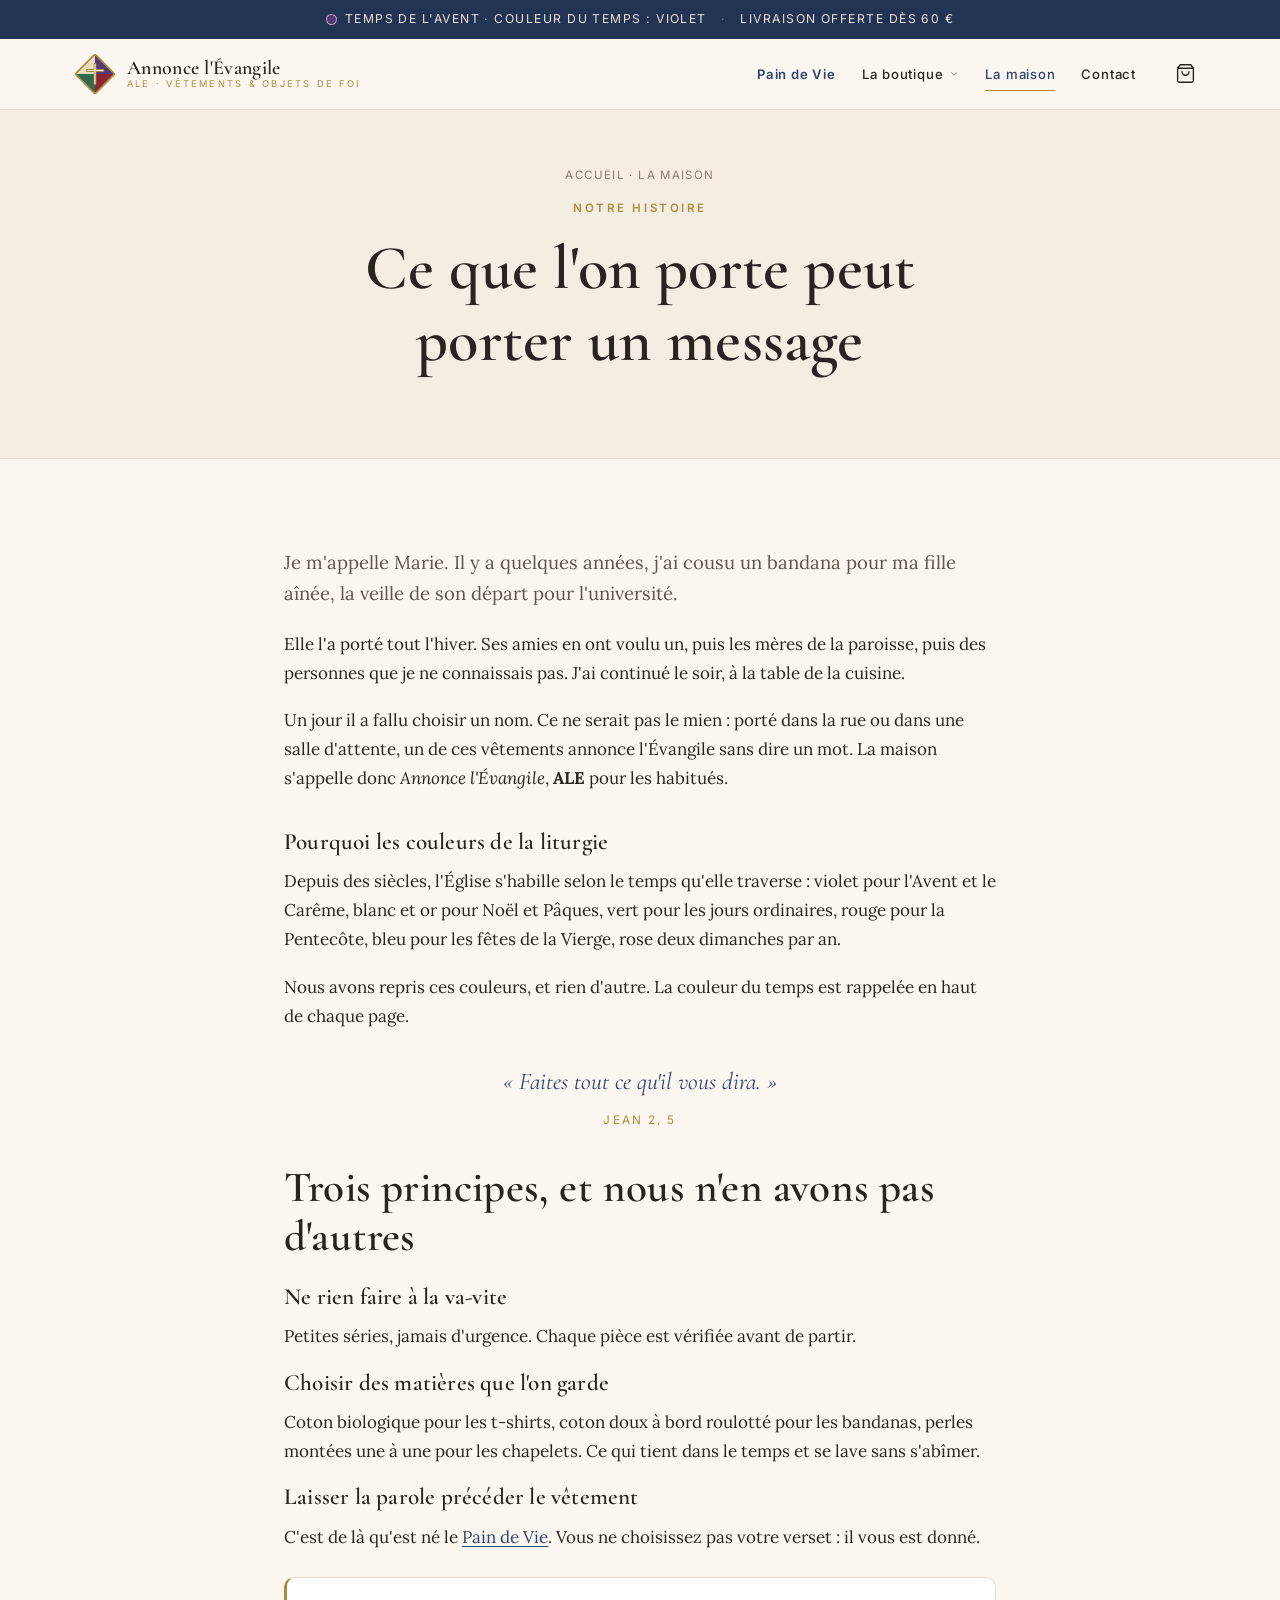
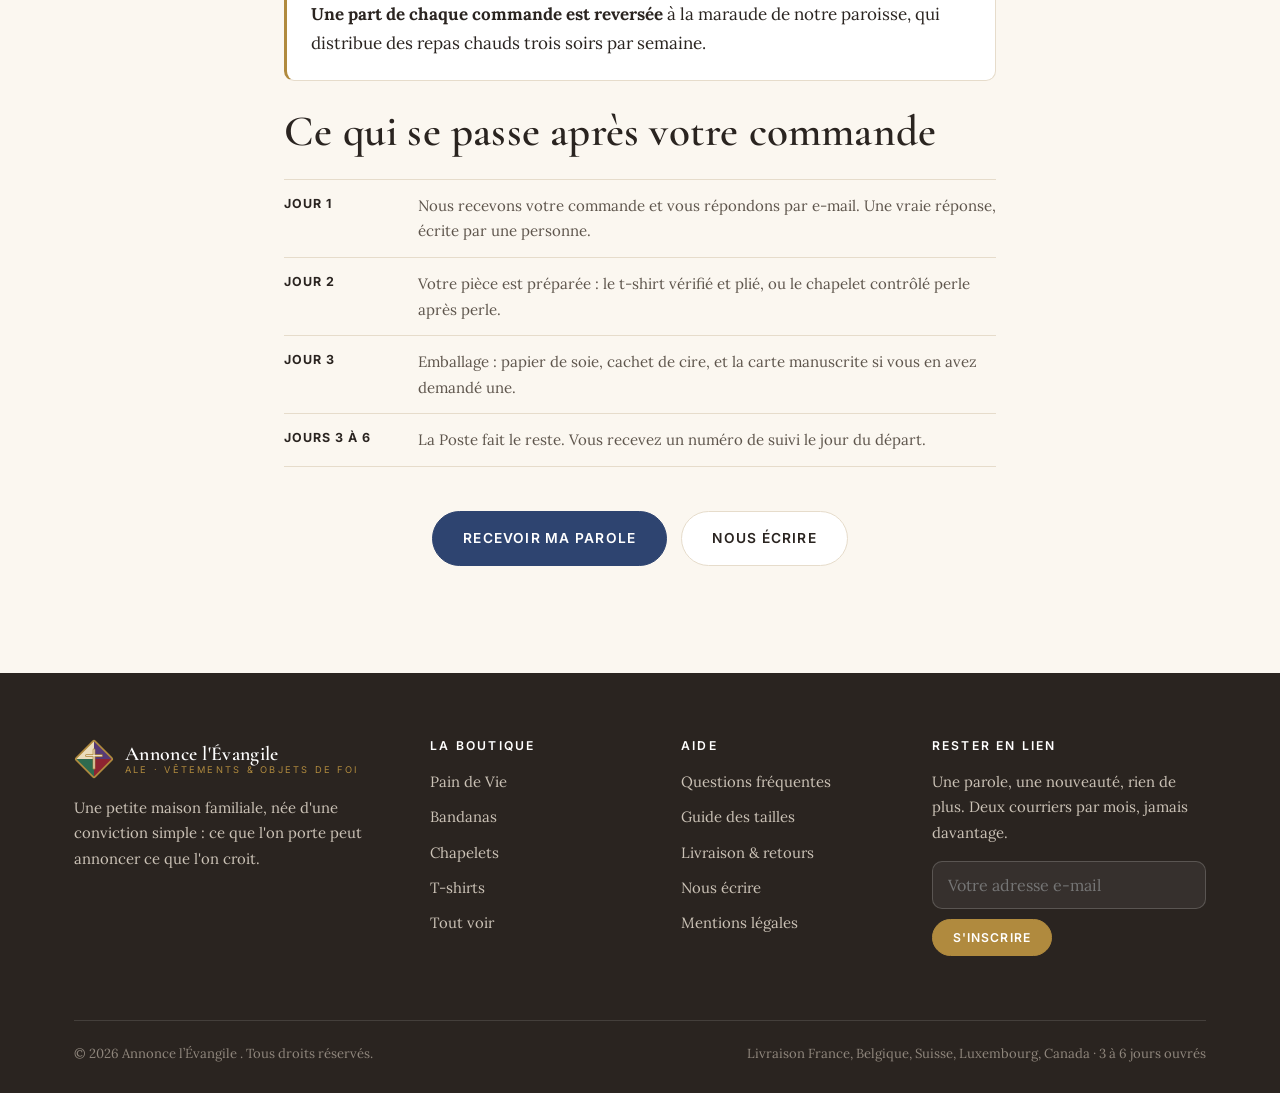
==== a-propos.html @ 9aca1afd "Le site Annonce l'Évangile" ====
<!DOCTYPE html>
<html lang="fr">
<head>
<meta charset="utf-8">
<meta name="viewport" content="width=device-width, initial-scale=1">
<title>La maison, notre histoire | Annonce l’Évangile</title>
<meta name="description" content="Une petite maison familiale : bandanas, chapelets et t-shirts chrétiens, choisis et emballés à la main.">
<link rel="icon" href="data:image/svg+xml,%3Csvg xmlns='http://www.w3.org/2000/svg' viewBox='0 0 48 48'%3E%3Cg transform='rotate(45 24 24)'%3E%3Cpath d='M8,8 L40,8 L24,24 Z' fill='%23563A76'/%3E%3Cpath d='M40,8 L40,40 L24,24 Z' fill='%238E2431'/%3E%3Cpath d='M8,40 L40,40 L24,24 Z' fill='%232E6B4F'/%3E%3Cpath d='M8,8 L8,40 L24,24 Z' fill='%23EBDDBC'/%3E%3C/g%3E%3Cg stroke='%23B08A3E' stroke-width='4.5' stroke-linecap='round'%3E%3Cline x1='24' y1='12' x2='24' y2='36'/%3E%3Cline x1='14' y1='20' x2='34' y2='20'/%3E%3C/g%3E%3C/svg%3E">
<link rel="preconnect" href="https://fonts.googleapis.com">
<link rel="preconnect" href="https://fonts.gstatic.com" crossorigin>
<link href="https://fonts.googleapis.com/css2?family=Cormorant+Garamond:ital,wght@0,400;0,600;1,400;1,600&family=Inter:wght@400;500;600&family=Lora:ital,wght@0,400;0,600;1,400&display=swap" rel="stylesheet">
<link rel="stylesheet" href="assets/style.css">
</head>
<body>

<div id="entete-site"></div>

<section class="entete-page">
  <div class="wrap-etroit">
    <p class="fil"><a href="index.html">Accueil</a> · La maison</p>
    <p class="surtitre">Notre histoire</p>
    <h1>Ce que l'on porte peut porter un message</h1>
  </div>
</section>

<section class="section">
  <div class="wrap-etroit">
    <p class="chapeau">Je m'appelle Marie. Il y a quelques années, j'ai cousu un bandana pour ma fille aînée,
      la veille de son départ pour l'université.</p>

    <p>Elle l'a porté tout l'hiver. Ses amies en ont voulu un, puis les mères de la paroisse, puis des personnes
      que je ne connaissais pas. J'ai continué le soir, à la table de la cuisine.</p>

    <p>Un jour il a fallu choisir un nom. Ce ne serait pas le mien : porté dans la rue ou dans une salle d'attente,
      un de ces vêtements annonce l'Évangile sans dire un mot. La maison s'appelle donc
      <em>Annonce l'Évangile</em>, <b>ALE</b> pour les habitués.</p>

    <h3 style="margin-top:36px">Pourquoi les couleurs de la liturgie</h3>
    <p>Depuis des siècles, l'Église s'habille selon le temps qu'elle traverse : violet pour l'Avent et le Carême,
      blanc et or pour Noël et Pâques, vert pour les jours ordinaires, rouge pour la Pentecôte, bleu pour les fêtes
      de la Vierge, rose deux dimanches par an.</p>
    <p>Nous avons repris ces couleurs, et rien d'autre. La couleur du temps est rappelée en haut de chaque page.</p>

    <div class="verset-bloc">« Faites tout ce qu'il vous dira. »<span>Jean 2, 5</span></div>

    <h2>Trois principes, et nous n'en avons pas d'autres</h2>

    <h3>Ne rien faire à la va-vite</h3>
    <p>Petites séries, jamais d'urgence. Chaque pièce est vérifiée avant de partir.</p>

    <h3>Choisir des matières que l'on garde</h3>
    <p>Coton biologique pour les t-shirts, coton doux à bord roulotté pour les bandanas, perles montées une à une
      pour les chapelets. Ce qui tient dans le temps et se lave sans s'abîmer.</p>

    <h3>Laisser la parole précéder le vêtement</h3>
    <p>C'est de là qu'est né le <a href="pain-de-vie.html">Pain de Vie</a>. Vous ne choisissez pas votre verset :
      il vous est donné.</p>

    <div class="encadre">
      <p><b>Une part de chaque commande est reversée</b> à la maraude de notre paroisse, qui distribue des repas
        chauds trois soirs par semaine.</p>
    </div>

    <h2>Ce qui se passe après votre commande</h2>
    <ol class="detail-liste" style="list-style:none">
      <li><b>Jour 1</b><span>Nous recevons votre commande et vous répondons par e-mail. Une vraie réponse, écrite par une personne.</span></li>
      <li><b>Jour 2</b><span>Votre pièce est préparée : le t-shirt vérifié et plié, ou le chapelet contrôlé perle après perle.</span></li>
      <li><b>Jour 3</b><span>Emballage : papier de soie, cachet de cire, et la carte manuscrite si vous en avez demandé une.</span></li>
      <li><b>Jours 3 à 6</b><span>La Poste fait le reste. Vous recevez un numéro de suivi le jour du départ.</span></li>
    </ol>

    <p class="centre" style="margin-top:44px">
      <a class="btn" href="pain-de-vie.html">Recevoir ma parole</a>
      <a class="btn btn-clair" href="contact.html" style="margin-left:10px">Nous écrire</a>
    </p>
  </div>
</section>

<div id="pied-site"></div>

<script src="assets/config.js"></script>
<script src="assets/liturgie.js"></script>
<script src="assets/data.js"></script>
<script src="assets/mockup.js"></script>
<script src="assets/site.js"></script>
</body>
</html>
---- assets/style.css ----
/* =========================================================
   Annonce l'Évangile (ALE) — feuille de style principale
   Palette du site : crème, encre chaude, bleu marial, or ancien.
   Les couleurs liturgiques (violet, rouge, vert, rose) restent
   définies : elles servent aux articles et à la section
   « Les couleurs du temps ».
   ========================================================= */

:root{
  --creme:#FBF7F0;
  --creme-2:#F4EDE1;
  --papier:#FFFFFF;
  --encre:#2A2420;
  --encre-doux:#5E554C;
  --encre-clair:#8A8076;

  /* --- couleurs liturgiques --- */
  --violet:#563A76;        --violet-fonce:#3F2A58;   --violet-clair:#8E75AB;
  --rouge:#8E2431;         --rouge-fonce:#6B1922;
  --vert:#2E6B4F;          --vert-fonce:#22523C;
  --rose:#C1798D;
  --bleu:#2E4470;          --bleu-fonce:#223354;     --bleu-clair:#7086B4;
  --or:#B08A3E;            --or-clair:#DCC28A;

  /* couleur d'accent du site : le bleu marial */
  --primaire:var(--bleu);
  --primaire-fonce:var(--bleu-fonce);

  --bordure:#E6DCCB;
  --ombre:0 1px 2px rgba(42,36,32,.05), 0 8px 28px rgba(42,36,32,.07);
  --ombre-forte:0 2px 6px rgba(42,36,32,.08), 0 18px 50px rgba(42,36,32,.14);
  --rayon:14px;
  --max:1180px;
  --serif:"Cormorant Garamond", "Iowan Old Style", Garamond, Georgia, "Times New Roman", serif;
  --texte:"Lora", Georgia, "Times New Roman", serif;
  --ui:"Inter", -apple-system, BlinkMacSystemFont, "Segoe UI", Helvetica, Arial, sans-serif;
}

*{box-sizing:border-box}
html{-webkit-text-size-adjust:100%}
body{
  margin:0;
  background:var(--creme);
  color:var(--encre);
  font-family:var(--texte);
  font-size:17px;
  line-height:1.7;
  -webkit-font-smoothing:antialiased;
}
img{max-width:100%;display:block}
a{color:var(--primaire);text-underline-offset:3px}
a:hover{color:var(--primaire-fonce)}

h1,h2,h3,h4{font-family:var(--serif);font-weight:600;line-height:1.15;margin:0 0 .5em;letter-spacing:.2px}
h1{font-size:clamp(2.4rem,5.4vw,3.9rem)}
h2{font-size:clamp(1.9rem,3.6vw,2.7rem)}
h3{font-size:1.45rem}
p{margin:0 0 1.1em}

.wrap{max-width:var(--max);margin:0 auto;padding:0 24px}
.wrap-etroit{max-width:760px;margin:0 auto;padding:0 24px}
.section{padding:88px 0}
.section-creme{background:var(--creme-2)}
.section-blanc{background:var(--papier)}
.centre{text-align:center}
.mt0{margin-top:0}

/* ---- petits éléments typographiques ---- */
.surtitre{
  font-family:var(--ui);
  font-size:.72rem;
  letter-spacing:.22em;
  text-transform:uppercase;
  color:var(--or);
  font-weight:600;
  margin:0 0 14px;
}
.chapeau{font-size:1.16rem;color:var(--encre-doux);max-width:62ch}
.centre .chapeau{margin-left:auto;margin-right:auto}
.filet{
  width:64px;height:1px;background:var(--or);
  margin:26px 0;border:0;
}
.centre .filet{margin-left:auto;margin-right:auto}
.ornement{display:block;margin:0 auto 18px;color:var(--or)}

/* ---- boutons ---- */
.btn{
  display:inline-flex;align-items:center;justify-content:center;gap:10px;
  font-family:var(--ui);font-size:.86rem;font-weight:600;letter-spacing:.09em;
  text-transform:uppercase;text-decoration:none;cursor:pointer;
  padding:15px 30px;border-radius:999px;border:1px solid var(--primaire);
  background:var(--primaire);color:#fff;transition:.22s ease;
}
.btn:hover{background:var(--primaire-fonce);border-color:var(--primaire-fonce);color:#fff;transform:translateY(-1px)}
.btn:active{transform:translateY(0)}
.btn-ligne{background:transparent;color:var(--primaire)}
.btn-ligne:hover{background:var(--primaire);color:#fff}
.btn-or{background:var(--or);border-color:var(--or);color:#fff}
.btn-or:hover{background:#987528;border-color:#987528}
.btn-clair{background:#fff;border-color:var(--bordure);color:var(--encre)}
.btn-clair:hover{background:var(--creme-2);border-color:var(--or);color:var(--encre)}
.btn-large{width:100%}
.btn-petit{padding:10px 20px;font-size:.76rem}
.btn[disabled]{opacity:.45;pointer-events:none}

/* =========================================================
   En-tête
   ========================================================= */
.bandeau{
  background:var(--primaire-fonce);color:#E9E3D8;
  font-family:var(--ui);font-size:.76rem;letter-spacing:.12em;text-transform:uppercase;
  text-align:center;padding:9px 16px;
}
.entete{
  position:sticky;top:0;z-index:60;
  background:rgba(251,247,240,.94);
  backdrop-filter:blur(8px);
  border-bottom:1px solid var(--bordure);
}
.entete-in{
  max-width:var(--max);margin:0 auto;padding:14px 24px;
  display:flex;align-items:center;gap:22px;
}
.logo{display:flex;align-items:center;gap:11px;text-decoration:none;color:var(--encre);flex:none}
.logo svg{flex:none}
.logo-txt{display:flex;flex-direction:column;line-height:1.05}
.logo-txt b{font-family:var(--serif);font-size:1.24rem;font-weight:600;letter-spacing:.3px}
.logo-txt span{font-family:var(--ui);font-size:.58rem;letter-spacing:.24em;text-transform:uppercase;color:var(--or)}

.nav{display:flex;gap:26px;margin-left:auto;align-items:center}
.nav a{
  font-family:var(--ui);font-size:.82rem;font-weight:500;letter-spacing:.06em;
  color:var(--encre);text-decoration:none;padding:6px 0;position:relative;
}
.nav a::after{
  content:"";position:absolute;left:0;right:0;bottom:0;height:1px;
  background:var(--or);transform:scaleX(0);transition:transform .22s ease;
}
.nav a:hover::after,.nav a.actif::after{transform:scaleX(1)}
.nav a.actif{color:var(--primaire)}
.nav .nav-pdv{color:var(--primaire);font-weight:600}

.entete-actions{display:flex;align-items:center;gap:8px;margin-left:6px}
.panier-lien{
  position:relative;display:flex;align-items:center;justify-content:center;
  width:42px;height:42px;border-radius:999px;color:var(--encre);text-decoration:none;
  border:1px solid transparent;
}
.panier-lien:hover{background:var(--creme-2);border-color:var(--bordure);color:var(--encre)}
.pastille{
  position:absolute;top:2px;right:0;min-width:19px;height:19px;padding:0 5px;
  background:var(--or);color:#fff;border-radius:999px;
  font-family:var(--ui);font-size:.66rem;font-weight:700;
  display:none;align-items:center;justify-content:center;
}
.pastille.on{display:flex}
.burger{
  display:none;width:42px;height:42px;border:1px solid var(--bordure);border-radius:999px;
  background:#fff;cursor:pointer;align-items:center;justify-content:center;color:var(--encre);
}

@media (max-width:620px){
  .bandeau{font-size:.66rem;letter-spacing:.08em;padding:8px 12px}
  .entete-in{padding:11px 16px;gap:8px}
  .logo svg{width:34px;height:34px}
  .logo-txt b{font-size:1.02rem}
  .logo-txt span{font-size:.5rem;letter-spacing:.16em}
  .entete-actions{gap:2px;margin-left:0}
  .panier-lien,.burger{width:38px;height:38px}
  .wrap,.wrap-etroit{padding:0 18px}
  .section{padding:60px 0}
  .entete-page{padding:40px 0 36px}
}
@media (max-width:380px){
  .logo-txt b{font-size:.92rem}
}

@media (max-width:920px){
  .burger{display:flex}
  .nav{
    position:fixed;inset:0 0 auto 0;top:var(--h-entete,68px);
    flex-direction:column;align-items:stretch;gap:0;margin:0;
    background:var(--creme);border-bottom:1px solid var(--bordure);
    padding:8px 24px 22px;box-shadow:var(--ombre);display:none;
  }
  .nav.ouvert{display:flex}
  .nav a{padding:14px 2px;border-bottom:1px solid var(--bordure);font-size:1rem}
  .nav a::after{display:none}
}

/* =========================================================
   Accueil — héros
   ========================================================= */
.heros{
  position:relative;overflow:hidden;
  background:
    radial-gradient(120% 90% at 78% 12%, rgba(220,194,138,.30), transparent 55%),
    radial-gradient(90% 80% at 10% 90%, rgba(46,68,112,.10), transparent 60%),
    var(--creme);
  border-bottom:1px solid var(--bordure);
}
.heros-in{
  max-width:var(--max);margin:0 auto;padding:76px 24px 84px;
  display:grid;grid-template-columns:1.05fr .95fr;gap:56px;align-items:center;
}
.heros h1{margin-bottom:.35em}
.heros h1 em{font-style:italic;color:var(--primaire)}
.heros-actions{display:flex;gap:14px;flex-wrap:wrap;margin-top:30px}
.heros-visuel{position:relative}
.heros-visuel .cadre{
  background:var(--papier);border:1px solid var(--bordure);border-radius:var(--rayon);
  padding:22px;box-shadow:var(--ombre-forte);
}
.heros-note{
  font-family:var(--ui);font-size:.74rem;letter-spacing:.14em;text-transform:uppercase;
  color:var(--encre-clair);margin-top:14px;text-align:center;
}
@media (max-width:900px){
  .heros-in{grid-template-columns:1fr;padding:44px 24px 56px;gap:34px}
  .heros-visuel{max-width:400px;margin:0 auto;width:100%}
  .heros-actions .btn{flex:1 1 auto;justify-content:center}
}

/* ---- bande de réassurance ---- */
.reassurance{
  display:grid;grid-template-columns:repeat(4,1fr);gap:26px;
  padding:30px 0;border-bottom:1px solid var(--bordure);
}
.reassurance div{display:flex;gap:12px;align-items:flex-start;font-size:.92rem;color:var(--encre-doux)}
.reassurance b{display:block;font-family:var(--ui);font-size:.8rem;letter-spacing:.06em;color:var(--encre)}
.reassurance svg{flex:none;color:var(--or);margin-top:2px}
@media (max-width:860px){.reassurance{grid-template-columns:1fr 1fr;gap:18px}}
@media (max-width:520px){.reassurance{grid-template-columns:1fr}}

/* =========================================================
   Cartes catégories & produits
   ========================================================= */
.grille{display:grid;gap:28px}
.g2{grid-template-columns:repeat(2,1fr)}
.g3{grid-template-columns:repeat(3,1fr)}
.g4{grid-template-columns:repeat(4,1fr)}
@media (max-width:1000px){.g4{grid-template-columns:repeat(2,1fr)}.g3{grid-template-columns:repeat(2,1fr)}}
@media (max-width:640px){.g4,.g3,.g2{grid-template-columns:1fr}}

.carte{
  background:var(--papier);border:1px solid var(--bordure);border-radius:var(--rayon);
  overflow:hidden;text-decoration:none;color:inherit;display:flex;flex-direction:column;
  transition:.25s ease;
}
.carte:hover{transform:translateY(-3px);box-shadow:var(--ombre-forte);border-color:var(--or-clair);color:inherit}
.carte-visuel{background:var(--creme-2);padding:18px;display:flex;align-items:center;justify-content:center;min-height:250px}
.carte-visuel svg{width:100%;height:auto;max-height:270px}
.carte-corps{padding:20px 22px 24px;flex:1;display:flex;flex-direction:column}
.carte-corps h3{margin-bottom:6px;font-size:1.3rem}
.carte-cat{
  font-family:var(--ui);font-size:.66rem;letter-spacing:.18em;text-transform:uppercase;
  color:var(--or);margin-bottom:10px;font-weight:600;
}
.carte-desc{font-size:.94rem;color:var(--encre-doux);margin:0 0 16px;flex:1}
.carte-bas{display:flex;align-items:center;justify-content:space-between;gap:10px}
.prix{font-family:var(--serif);font-size:1.35rem;font-weight:600}
.prix small{font-family:var(--ui);font-size:.68rem;color:var(--encre-clair);letter-spacing:.1em;text-transform:uppercase}
.lien-fleche{font-family:var(--ui);font-size:.78rem;font-weight:600;letter-spacing:.08em;text-transform:uppercase;color:var(--primaire)}

/* ---- cartes catégories (grandes) ---- */
.cat-carte{position:relative;min-height:330px;justify-content:flex-end}
.cat-carte .carte-visuel{min-height:230px;background:linear-gradient(180deg,var(--creme-2),#EDE4D5)}

/* =========================================================
   Bloc Pain de Vie (mise en avant sur l'accueil)
   ========================================================= */
.pdv-bloc{
  background:
    radial-gradient(90% 120% at 15% 20%, rgba(176,138,62,.20), transparent 60%),
    linear-gradient(160deg,#223354,#141F35);
  color:#F2ECE1;position:relative;overflow:hidden;
}
.pdv-bloc::after{
  content:"";position:absolute;inset:0;pointer-events:none;
  background:radial-gradient(60% 60% at 80% 80%, rgba(220,194,138,.14), transparent 70%);
}
.pdv-bloc-in{
  max-width:var(--max);margin:0 auto;padding:84px 24px;
  display:grid;grid-template-columns:1fr 1fr;gap:56px;align-items:center;position:relative;z-index:1;
}
.pdv-bloc h2{color:#fff;font-size:clamp(2.2rem,4.4vw,3.2rem)}
.pdv-bloc .surtitre{color:var(--or-clair)}
.pdv-bloc p{color:#D9D2C6}
.pdv-bloc .filet{background:var(--or-clair)}
.pdv-etapes{list-style:none;padding:0;margin:26px 0 30px;display:grid;gap:14px}
.pdv-etapes li{display:flex;gap:14px;align-items:flex-start;font-size:.98rem;color:#D9D2C6}
.pdv-etapes b{
  flex:none;width:28px;height:28px;border-radius:999px;border:1px solid var(--or-clair);
  color:var(--or-clair);font-family:var(--ui);font-size:.78rem;font-weight:600;
  display:flex;align-items:center;justify-content:center;
}
.pdv-bloc .btn{background:var(--or);border-color:var(--or)}
.pdv-bloc .btn:hover{background:#C89C48;border-color:#C89C48}
.pdv-visuel{
  background:rgba(255,255,255,.05);border:1px solid rgba(220,194,138,.30);
  border-radius:var(--rayon);padding:24px;
}
@media (max-width:900px){.pdv-bloc-in{grid-template-columns:1fr;padding:56px 24px;gap:34px}}

/* =========================================================
   Page Pain de Vie
   ========================================================= */
.pdv-page{
  min-height:calc(100vh - 68px);
  background:
    radial-gradient(80% 70% at 50% 0%, rgba(176,138,62,.26), transparent 62%),
    linear-gradient(170deg,#1D2B49,#101A2C 60%,#0C1424);
  color:#EFE9DE;padding:44px 0 84px;position:relative;overflow:hidden;
}
.pdv-page h1{margin-bottom:.25em}
.pdv-page .filet{margin:18px auto}
.pdv-page::before{
  content:"";position:absolute;top:-160px;left:50%;transform:translateX(-50%);
  width:620px;height:620px;border-radius:50%;
  background:radial-gradient(circle, rgba(220,194,138,.18), transparent 65%);
  pointer-events:none;
}
.pdv-page .wrap-etroit{position:relative;z-index:2}
.pdv-page h1{color:#fff}
.pdv-page .surtitre{color:var(--or-clair)}
.pdv-page .chapeau{color:#CFC7BA}
.pdv-page .filet{background:var(--or-clair)}

.autel{
  margin:22px auto 0;max-width:560px;text-align:center;
  min-height:230px;display:flex;flex-direction:column;align-items:center;justify-content:center;
}
.autel-aide{margin-top:18px}
.pain-svg{cursor:pointer;filter:drop-shadow(0 18px 40px rgba(0,0,0,.45))}
.pain-svg .moitie{transition:transform 1.05s cubic-bezier(.2,.7,.2,1)}
.autel.rompu .pain-svg .moitie-g{transform:translateX(-88px) rotate(-13deg)}
.autel.rompu .pain-svg .moitie-d{transform:translateX(88px) rotate(13deg)}
.autel.rompu .pain-svg .lueur{opacity:1}
.pain-svg .lueur{opacity:0;transition:opacity .9s ease .25s}
.autel-aide{
  font-family:var(--ui);font-size:.74rem;letter-spacing:.2em;text-transform:uppercase;
  color:#9FB0CE;margin-top:26px;
}

.revelation{display:none;margin-top:10px;animation:monte .9s cubic-bezier(.2,.7,.2,1) both}
.revelation.on{display:block}
@keyframes monte{from{opacity:0;transform:translateY(26px)}to{opacity:1;transform:none}}
@keyframes doux{from{opacity:0}to{opacity:1}}

.parole-carte{
  background:linear-gradient(180deg,#FFFDF8,#F7F1E6);
  color:var(--encre);border-radius:20px;border:1px solid var(--or-clair);
  box-shadow:0 30px 80px rgba(0,0,0,.42);
  overflow:hidden;
}
.parole-haut{
  display:grid;grid-template-columns:1fr 1fr;gap:0;
}
.parole-visuel{background:var(--creme-2);padding:26px;display:flex;align-items:center;justify-content:center;border-right:1px solid var(--bordure)}
.parole-visuel svg{width:100%;height:auto}
.parole-texte{padding:34px 32px;display:flex;flex-direction:column;justify-content:center}
.parole-num{
  font-family:var(--ui);font-size:.68rem;letter-spacing:.2em;text-transform:uppercase;
  color:var(--or);font-weight:600;margin-bottom:14px;
}
.parole-citation{
  font-family:var(--serif);font-size:1.7rem;line-height:1.35;font-style:italic;
  margin:0 0 16px;color:var(--encre);
}
.parole-ref{
  font-family:var(--ui);font-size:.78rem;letter-spacing:.16em;text-transform:uppercase;
  color:var(--encre-doux);
}
.parole-mot{font-size:.95rem;color:var(--encre-doux);margin:18px 0 0;border-top:1px solid var(--bordure);padding-top:16px}
.parole-bas{padding:26px 32px 30px;border-top:1px solid var(--bordure);background:rgba(255,255,255,.6)}
@media (max-width:760px){
  .parole-haut{grid-template-columns:1fr}
  .parole-visuel{border-right:0;border-bottom:1px solid var(--bordure)}
  .parole-texte{padding:28px 24px}
  .parole-bas{padding:22px 24px 26px}
}
.parole-actions{display:flex;gap:12px;flex-wrap:wrap;justify-content:center;margin-top:22px}
.parole-actions .btn{background:transparent;border-color:rgba(220,194,138,.5);color:#EFE9DE}
.parole-actions .btn:hover{background:rgba(220,194,138,.14);border-color:var(--or-clair);color:#fff}

/* ---- options (couleur / taille) ---- */
.options{display:grid;gap:18px;margin:0 0 22px}
.option-titre{
  font-family:var(--ui);font-size:.72rem;letter-spacing:.16em;text-transform:uppercase;
  color:var(--encre-doux);font-weight:600;margin-bottom:10px;display:block;
}
.puces{display:flex;gap:10px;flex-wrap:wrap}
.puce{
  font-family:var(--ui);font-size:.82rem;font-weight:500;
  padding:9px 16px;border:1px solid var(--bordure);border-radius:999px;background:#fff;
  cursor:pointer;transition:.18s ease;color:var(--encre);
}
.puce:hover{border-color:var(--or)}
.puce.on{background:var(--primaire);border-color:var(--primaire);color:#fff}
.pastilles{display:flex;gap:12px;flex-wrap:wrap}
.past{
  width:38px;height:38px;border-radius:999px;border:1px solid var(--bordure);cursor:pointer;
  padding:0;position:relative;transition:.18s ease;
}
.past.on{box-shadow:0 0 0 2px var(--papier),0 0 0 4px var(--primaire)}
.past:hover{transform:scale(1.06)}

/* =========================================================
   Boutique
   ========================================================= */
.entete-page{
  background:var(--creme-2);border-bottom:1px solid var(--bordure);
  padding:56px 0 50px;text-align:center;
}
.fil{
  font-family:var(--ui);font-size:.72rem;letter-spacing:.12em;text-transform:uppercase;
  color:var(--encre-clair);margin-bottom:14px;
}
.fil a{color:var(--encre-clair);text-decoration:none}
.fil a:hover{color:var(--or)}

.filtres{display:flex;gap:10px;flex-wrap:wrap;justify-content:center;padding:30px 0 6px}
.filtre{
  font-family:var(--ui);font-size:.8rem;font-weight:500;letter-spacing:.05em;
  padding:10px 20px;border-radius:999px;border:1px solid var(--bordure);
  background:var(--papier);cursor:pointer;transition:.2s ease;color:var(--encre);
}
.filtre:hover{border-color:var(--or)}
.filtre.on{background:var(--encre);border-color:var(--encre);color:#fff}

/* =========================================================
   Fiche produit
   ========================================================= */
.fiche{display:grid;grid-template-columns:1.05fr .95fr;gap:56px;padding:52px 0 80px;align-items:start}
@media (max-width:900px){.fiche{grid-template-columns:1fr;gap:34px;padding:34px 0 60px}}
.fiche-visuel{
  background:var(--creme-2);border:1px solid var(--bordure);border-radius:var(--rayon);
  padding:30px;position:sticky;top:96px;
}
@media (max-width:900px){.fiche-visuel{position:static}}
.fiche-visuel svg{width:100%;height:auto}
.vignettes{display:flex;gap:10px;margin-top:16px;justify-content:center}
.vignette{
  width:58px;height:58px;border-radius:10px;border:1px solid var(--bordure);background:#fff;
  cursor:pointer;padding:4px;transition:.2s;overflow:hidden;
}
.vignette.on{border-color:var(--primaire);box-shadow:0 0 0 1px var(--primaire)}
.vignette svg{width:100%;height:100%}
.fiche h1{font-size:clamp(2rem,4vw,2.9rem);margin-bottom:.2em}
.fiche-prix{font-family:var(--serif);font-size:2rem;font-weight:600;margin:6px 0 18px}
.fiche-desc{color:var(--encre-doux)}
.detail-liste{list-style:none;padding:0;margin:22px 0 0;border-top:1px solid var(--bordure)}
.detail-liste li{
  padding:13px 0;border-bottom:1px solid var(--bordure);
  display:flex;gap:14px;font-size:.94rem;color:var(--encre-doux);
}
.detail-liste b{font-family:var(--ui);font-size:.78rem;letter-spacing:.08em;text-transform:uppercase;color:var(--encre);min-width:120px}

.accordeon{border-top:1px solid var(--bordure);margin-top:28px}
.accordeon details{border-bottom:1px solid var(--bordure)}
.accordeon summary{
  cursor:pointer;padding:16px 0;list-style:none;
  font-family:var(--ui);font-size:.85rem;font-weight:600;letter-spacing:.06em;
  display:flex;justify-content:space-between;align-items:center;
}
.accordeon summary::-webkit-details-marker{display:none}
.accordeon summary::after{content:"+";color:var(--or);font-size:1.2rem}
.accordeon details[open] summary::after{content:"–"}
.accordeon .corps{padding:0 0 18px;font-size:.95rem;color:var(--encre-doux)}

/* =========================================================
   Panier
   ========================================================= */
.panier-grille{display:grid;grid-template-columns:1.6fr .9fr;gap:44px;padding:44px 0 80px;align-items:start}
@media (max-width:900px){.panier-grille{grid-template-columns:1fr;gap:28px}}
.ligne{
  display:grid;grid-template-columns:110px 1fr auto;gap:20px;align-items:center;
  padding:20px 0;border-bottom:1px solid var(--bordure);
}
.ligne-visuel{background:var(--creme-2);border-radius:10px;padding:8px;border:1px solid var(--bordure)}
.ligne-visuel svg{width:100%;height:auto}
.ligne h3{font-size:1.15rem;margin:0 0 4px}
.ligne-meta{font-size:.86rem;color:var(--encre-clair);font-family:var(--ui)}
.ligne-verset{font-style:italic;color:var(--encre-doux);font-size:.92rem;margin:6px 0 0}
.qte{display:inline-flex;align-items:center;border:1px solid var(--bordure);border-radius:999px;overflow:hidden;background:#fff;margin-top:10px}
.qte button{width:32px;height:32px;border:0;background:transparent;cursor:pointer;font-size:1rem;color:var(--encre)}
.qte button:hover{background:var(--creme-2)}
.qte span{min-width:32px;text-align:center;font-family:var(--ui);font-size:.9rem}
.supprimer{
  background:none;border:0;cursor:pointer;color:var(--encre-clair);
  font-family:var(--ui);font-size:.76rem;letter-spacing:.08em;text-transform:uppercase;padding:6px 0;
}
.supprimer:hover{color:#9B3B2E;text-decoration:underline}
.recap{
  background:var(--papier);border:1px solid var(--bordure);border-radius:var(--rayon);
  padding:26px;position:sticky;top:96px;box-shadow:var(--ombre);
}
.recap-ligne{display:flex;justify-content:space-between;padding:9px 0;font-size:.95rem;color:var(--encre-doux)}
.recap-total{
  display:flex;justify-content:space-between;align-items:baseline;
  border-top:1px solid var(--bordure);margin-top:12px;padding-top:16px;
  font-family:var(--serif);font-size:1.5rem;font-weight:600;color:var(--encre);
}
.vide{text-align:center;padding:70px 0}

/* ---- formulaires ---- */
.champ{margin-bottom:18px}
.champ label{
  display:block;font-family:var(--ui);font-size:.76rem;letter-spacing:.1em;text-transform:uppercase;
  color:var(--encre-doux);font-weight:600;margin-bottom:7px;
}
.champ input,.champ textarea,.champ select{
  width:100%;padding:13px 15px;border:1px solid var(--bordure);border-radius:10px;
  background:#fff;font-family:var(--texte);font-size:1rem;color:var(--encre);
}
.champ input:focus,.champ textarea:focus,.champ select:focus{outline:none;border-color:var(--primaire);box-shadow:0 0 0 3px rgba(46,68,112,.10)}
.champ textarea{min-height:140px;resize:vertical}
.duo{display:grid;grid-template-columns:1fr 1fr;gap:16px}
@media (max-width:600px){.duo{grid-template-columns:1fr}}
.aide{font-size:.84rem;color:var(--encre-clair);margin-top:6px}

/* ---- encadrés ---- */
.encadre{
  background:var(--papier);border:1px solid var(--bordure);border-left:3px solid var(--or);
  border-radius:10px;padding:22px 24px;margin:26px 0;
}
.encadre p:last-child{margin-bottom:0}
.verset-bloc{
  font-family:var(--serif);font-style:italic;font-size:1.5rem;line-height:1.4;
  color:var(--primaire);text-align:center;margin:34px auto;max-width:660px;
}
.verset-bloc span{
  display:block;font-family:var(--ui);font-style:normal;font-size:.74rem;
  letter-spacing:.18em;text-transform:uppercase;color:var(--or);margin-top:14px;
}

/* ---- témoignages ---- */
.temoignage{
  background:var(--papier);border:1px solid var(--bordure);border-radius:var(--rayon);
  padding:28px;font-size:.98rem;color:var(--encre-doux);
}
.temoignage .etoiles{color:var(--or);letter-spacing:3px;margin-bottom:12px}
.temoignage b{display:block;margin-top:14px;font-family:var(--ui);font-size:.8rem;letter-spacing:.06em;color:var(--encre)}

/* =========================================================
   Pied de page
   ========================================================= */
.pied{background:var(--encre);color:#CBC2B6;padding:66px 0 28px;font-size:.93rem}
.pied a{color:#CBC2B6;text-decoration:none}
.pied a:hover{color:var(--or-clair)}
.pied-grille{display:grid;grid-template-columns:1.5fr 1fr 1fr 1.3fr;gap:40px}
@media (max-width:860px){.pied-grille{grid-template-columns:1fr 1fr;gap:32px}}
@media (max-width:520px){.pied-grille{grid-template-columns:1fr}}
.pied h4{color:#fff;font-family:var(--ui);font-size:.76rem;letter-spacing:.18em;text-transform:uppercase;margin-bottom:16px}
.pied ul{list-style:none;padding:0;margin:0;display:grid;gap:10px}
.pied .logo-txt b{color:#fff}
.pied-bas{
  border-top:1px solid rgba(255,255,255,.12);margin-top:46px;padding-top:22px;
  display:flex;justify-content:space-between;gap:16px;flex-wrap:wrap;
  font-size:.82rem;color:#8F867C;
}
.reseaux{display:flex;gap:12px;margin-top:16px}
.reseaux a{
  width:38px;height:38px;border:1px solid rgba(255,255,255,.18);border-radius:999px;
  display:flex;align-items:center;justify-content:center;transition:.2s;
}
.reseaux a:hover{border-color:var(--or);background:rgba(176,138,62,.16)}

/* ---- notification ---- */
.toast{
  position:fixed;left:50%;bottom:28px;transform:translate(-50%,20px);
  background:var(--encre);color:#fff;padding:14px 24px;border-radius:999px;
  font-family:var(--ui);font-size:.86rem;box-shadow:var(--ombre-forte);
  opacity:0;pointer-events:none;transition:.28s ease;z-index:200;text-align:center;
}
.toast.on{opacity:1;transform:translate(-50%,0)}

/* ---- divers ---- */
.badge{
  display:inline-flex;align-items:center;gap:6px;
  font-family:var(--ui);font-size:.68rem;letter-spacing:.14em;text-transform:uppercase;font-weight:600;
  background:rgba(176,138,62,.14);color:#8C6D2F;border-radius:999px;padding:6px 13px;
}
@media print{.entete,.pied,.bandeau{display:none}}

/* =========================================================
   LES COULEURS DU TEMPS
   ========================================================= */

/* ---- bandeau : le temps liturgique du jour ---- */
.bandeau-in{
  display:flex;align-items:center;justify-content:center;gap:14px;flex-wrap:wrap;
  max-width:var(--max);margin:0 auto;
}
.bandeau .sep{opacity:.4}
.temps-chip{display:inline-flex;align-items:center;gap:8px;white-space:nowrap}
.temps-pastille{
  width:11px;height:11px;border-radius:999px;flex:none;
  border:1px solid rgba(255,255,255,.55);
}
@media (max-width:620px){ .bandeau .sep,.bandeau .promo{display:none} }


/* ---- la grille des cinq couleurs ---- */
.couleurs-grille{display:grid;grid-template-columns:repeat(5,1fr);gap:18px}
@media (max-width:960px){.couleurs-grille{grid-template-columns:repeat(2,1fr)}}
@media (max-width:520px){.couleurs-grille{grid-template-columns:1fr}}
.couleur-carte{
  background:var(--papier);border:1px solid var(--bordure);border-radius:var(--rayon);
  overflow:hidden;padding-bottom:22px;text-align:center;position:relative;transition:.25s ease;
}
.couleur-carte:hover{transform:translateY(-3px);box-shadow:var(--ombre-forte)}
.couleur-teinte{height:92px;position:relative}
.couleur-teinte::after{
  content:"";position:absolute;inset:0;
  background:radial-gradient(80% 120% at 30% 20%, rgba(255,255,255,.28), transparent 60%);
}
.couleur-carte h3{font-size:1.2rem;margin:18px 0 8px}
.couleur-carte p{font-size:.9rem;color:var(--encre-doux);padding:0 20px;margin:0;line-height:1.6}
.couleur-carte.actuelle{border-color:var(--or);box-shadow:0 0 0 2px var(--or-clair)}
.couleur-carte .marqueur{
  position:absolute;top:12px;right:12px;
  font-family:var(--ui);font-size:.6rem;letter-spacing:.14em;text-transform:uppercase;font-weight:700;
  background:rgba(255,255,255,.92);color:var(--encre);border-radius:999px;padding:5px 11px;
  box-shadow:var(--ombre);
}

/* ---- encart « couleur du temps » (page Pain de Vie) ---- */
.temps-encart{
  display:inline-flex;align-items:center;gap:11px;
  border:1px solid rgba(220,194,138,.42);border-radius:999px;
  padding:9px 18px;margin-bottom:6px;
  font-family:var(--ui);font-size:.74rem;letter-spacing:.13em;text-transform:uppercase;
  color:#D9D2C6;
}
.temps-encart .temps-pastille{width:13px;height:13px}

/* la colonne de texte des réassurances ne doit pas se casser en trois lignes */
.reassurance div > div{flex:1;min-width:0}

/* =========================================================
   Sous-menu de la boutique
   ========================================================= */
.nav-groupe{position:relative}
.nav-parent{display:inline-flex;align-items:center;gap:6px}
.nav-parent svg{opacity:.55;transition:transform .2s ease}
.nav-groupe:hover .nav-parent svg{transform:rotate(180deg)}
.sous-menu{
  position:absolute;top:100%;left:-16px;min-width:206px;z-index:70;
  background:var(--papier);border:1px solid var(--bordure);border-radius:12px;
  box-shadow:var(--ombre-forte);padding:8px;margin-top:10px;
  opacity:0;visibility:hidden;transform:translateY(-6px);transition:.18s ease;
}
.nav-groupe:hover .sous-menu,
.nav-groupe:focus-within .sous-menu{opacity:1;visibility:visible;transform:translateY(0)}
.sous-menu::before{content:"";position:absolute;top:-12px;left:0;right:0;height:12px}
.sous-menu a{
  display:block;padding:9px 14px;border-radius:8px;
  font-family:var(--ui);font-size:.84rem;color:var(--encre);text-decoration:none;
}
.sous-menu a::after{display:none}
.sous-menu a:hover{background:var(--creme-2);color:var(--primaire)}
.sous-menu a.actif{color:var(--primaire);font-weight:600}

@media (max-width:920px){
  .nav-groupe{width:100%}
  .nav-parent{width:100%;justify-content:space-between;
    padding:14px 2px;border-bottom:1px solid var(--bordure);font-size:1rem}
  .nav-parent svg{width:13px;height:13px}
  .sous-menu{
    position:static;opacity:1;visibility:visible;transform:none;
    box-shadow:none;border:0;background:transparent;padding:0 0 0 16px;margin:0;
  }
  .sous-menu a{padding:12px 2px;border-bottom:1px solid var(--bordure);font-size:.95rem;color:var(--encre-doux)}
}

/* =========================================================
   Les trois gestes (page Pain de Vie)
   ========================================================= */
.etape{
  background:var(--papier);border:1px solid var(--bordure);border-radius:var(--rayon);
  padding:26px 26px 30px;text-align:center;transition:.25s ease;
}
.etape:hover{transform:translateY(-3px);box-shadow:var(--ombre);border-color:var(--or-clair)}
.etape-illu{background:var(--creme-2);border-radius:12px;padding:14px;margin-bottom:20px}
.etape-illu svg{width:100%;height:auto;max-height:132px;display:block;margin:0 auto}
.etape .carte-cat{margin-bottom:8px}
.etape h3{font-size:1.24rem;margin-bottom:8px}
.etape p{font-size:.96rem;color:var(--encre-doux);margin:0}

/* le point de séparation ne doit pas rester seul en bout de ligne */
@media (max-width:900px){ .bandeau .sep{display:none} }

/* le prix ne doit jamais se couper en deux lignes dans les cartes */
.prix{white-space:nowrap}
.carte-bas{flex-wrap:wrap;row-gap:6px}
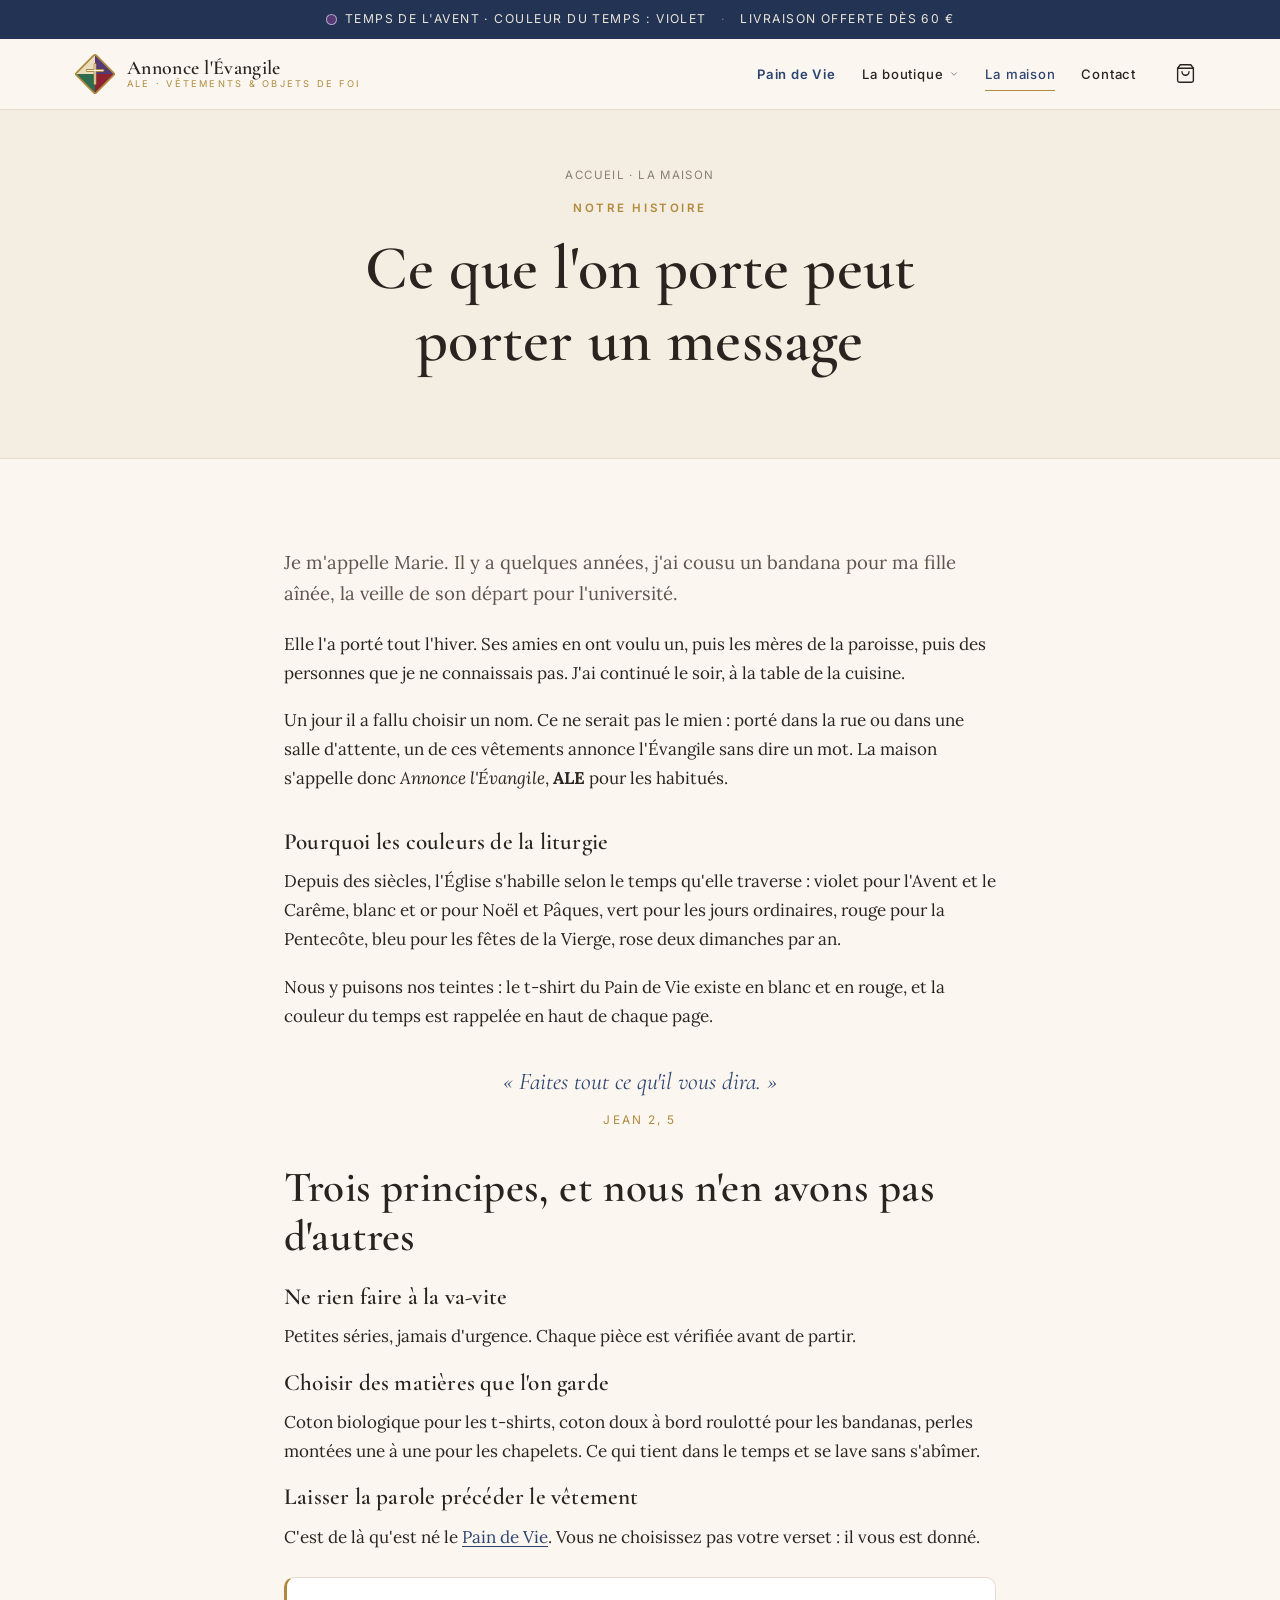
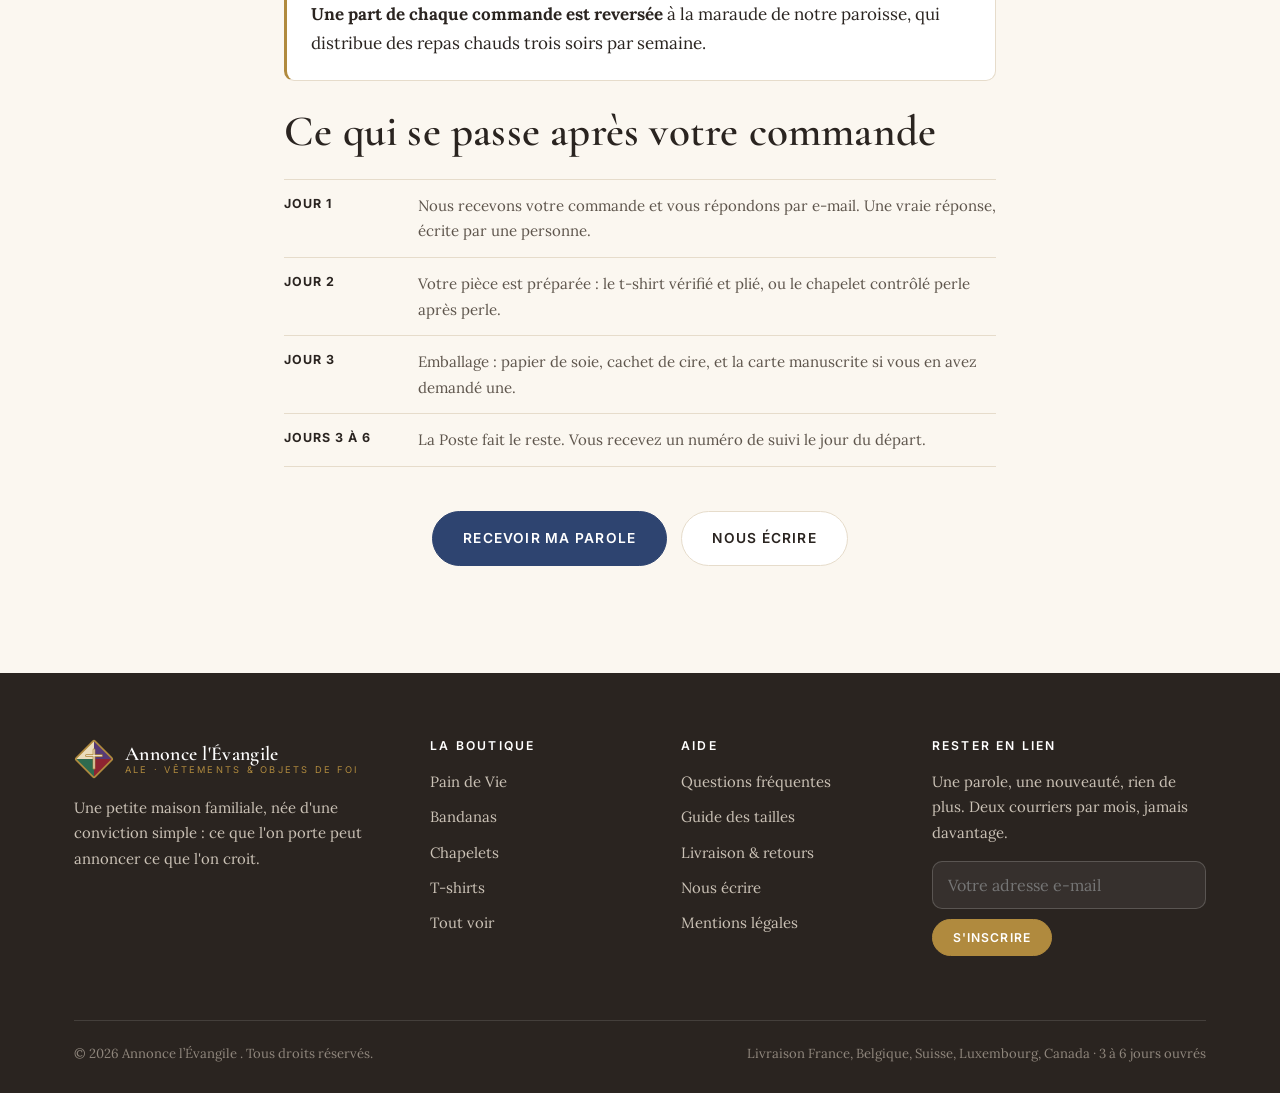
==== commit bb59714a: "Les t-shirts du site sont désormais de vraies photos, à plat et portées" ====
--- a/a-propos.html
+++ b/a-propos.html
@@ -9,7 +9,7 @@
 <link rel="preconnect" href="https://fonts.googleapis.com">
 <link rel="preconnect" href="https://fonts.gstatic.com" crossorigin>
 <link href="https://fonts.googleapis.com/css2?family=Cormorant+Garamond:ital,wght@0,400;0,600;1,400;1,600&family=Inter:wght@400;500;600&family=Lora:ital,wght@0,400;0,600;1,400&display=swap" rel="stylesheet">
-<link rel="stylesheet" href="assets/style.css">
+<link rel="stylesheet" href="assets/style.css?v=202608190012">
 </head>
 <body>
 
@@ -39,7 +39,8 @@
     <p>Depuis des siècles, l'Église s'habille selon le temps qu'elle traverse : violet pour l'Avent et le Carême,
       blanc et or pour Noël et Pâques, vert pour les jours ordinaires, rouge pour la Pentecôte, bleu pour les fêtes
       de la Vierge, rose deux dimanches par an.</p>
-    <p>Nous avons repris ces couleurs, et rien d'autre. La couleur du temps est rappelée en haut de chaque page.</p>
+    <p>Nous y puisons nos teintes : le t-shirt du Pain de Vie existe en blanc et en rouge, et la couleur
+      du temps est rappelée en haut de chaque page.</p>
 
     <div class="verset-bloc">« Faites tout ce qu'il vous dira. »<span>Jean 2, 5</span></div>
 
@@ -78,10 +79,10 @@
 
 <div id="pied-site"></div>
 
-<script src="assets/config.js"></script>
-<script src="assets/liturgie.js"></script>
-<script src="assets/data.js"></script>
-<script src="assets/mockup.js"></script>
-<script src="assets/site.js"></script>
+<script src="assets/config.js?v=202608190012"></script>
+<script src="assets/liturgie.js?v=202608190012"></script>
+<script src="assets/data.js?v=202608190012"></script>
+<script src="assets/mockup.js?v=202608190012"></script>
+<script src="assets/site.js?v=202608190012"></script>
 </body>
 </html>
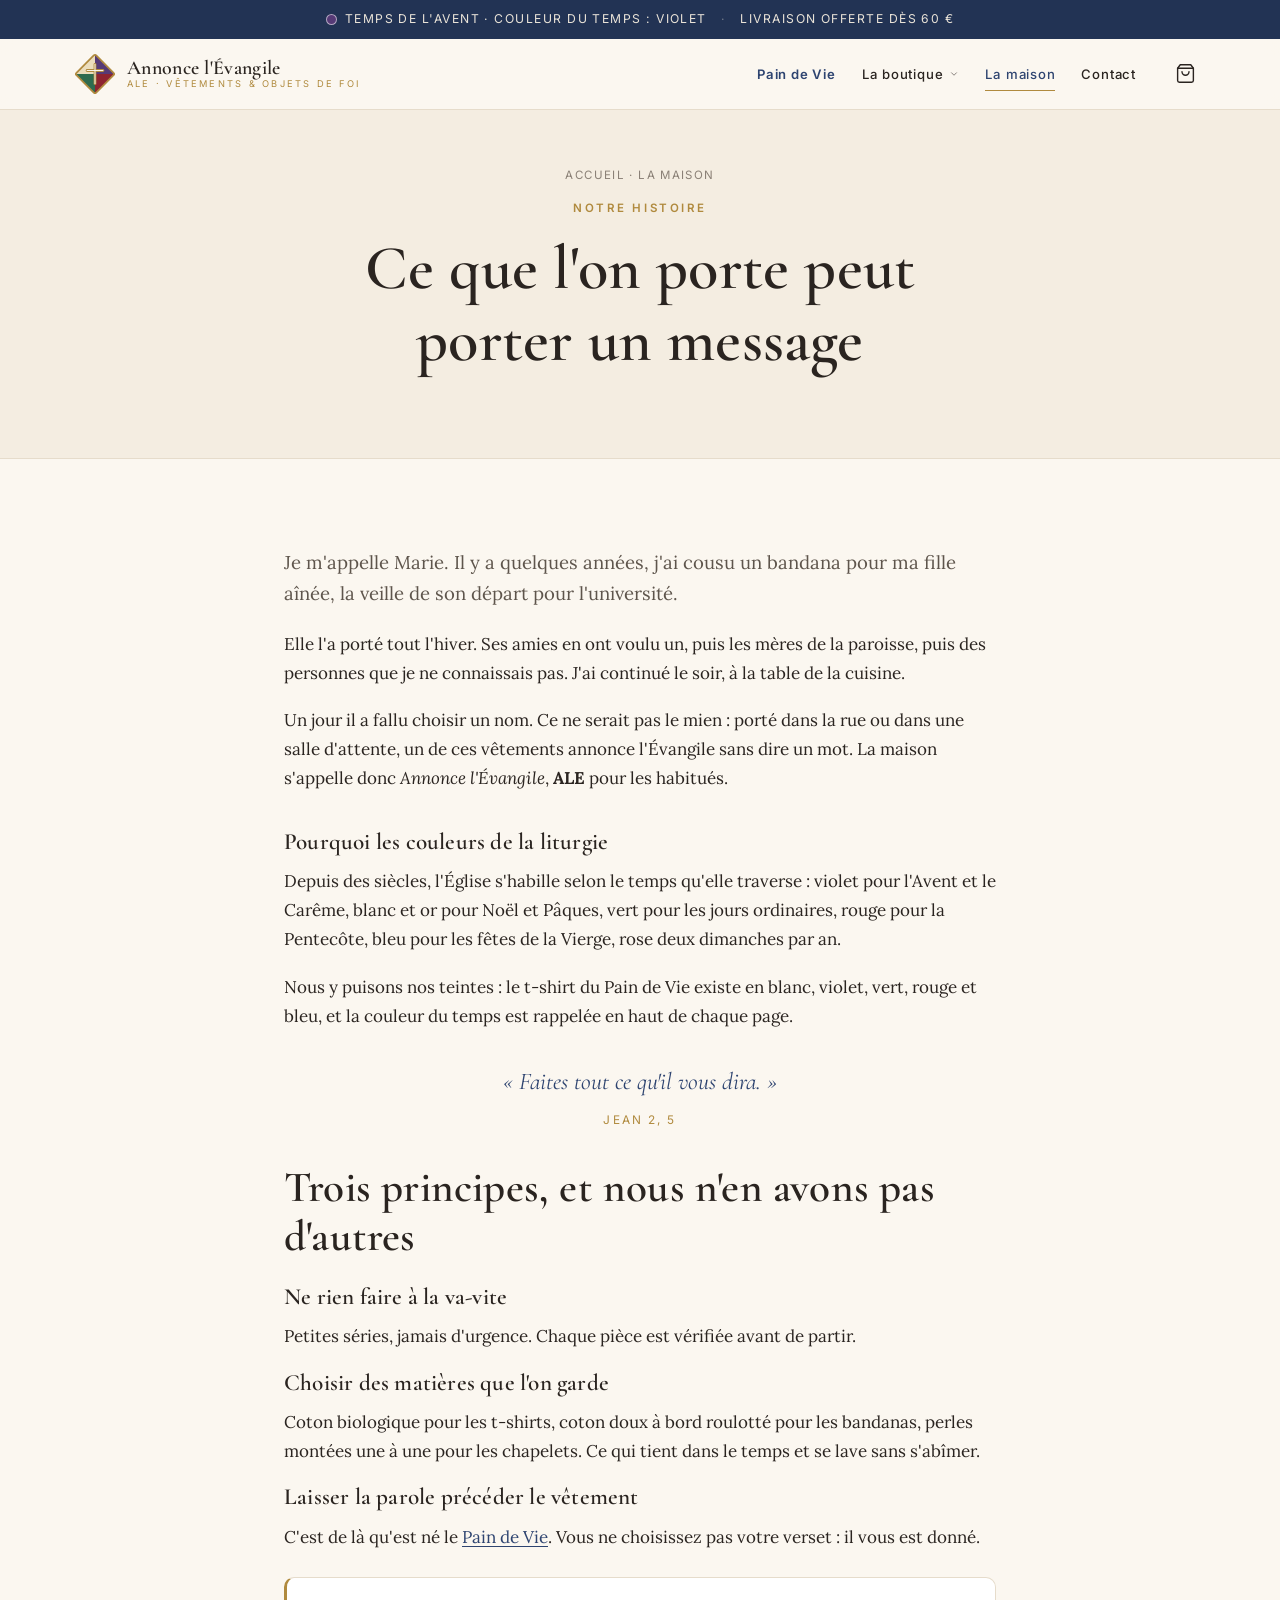
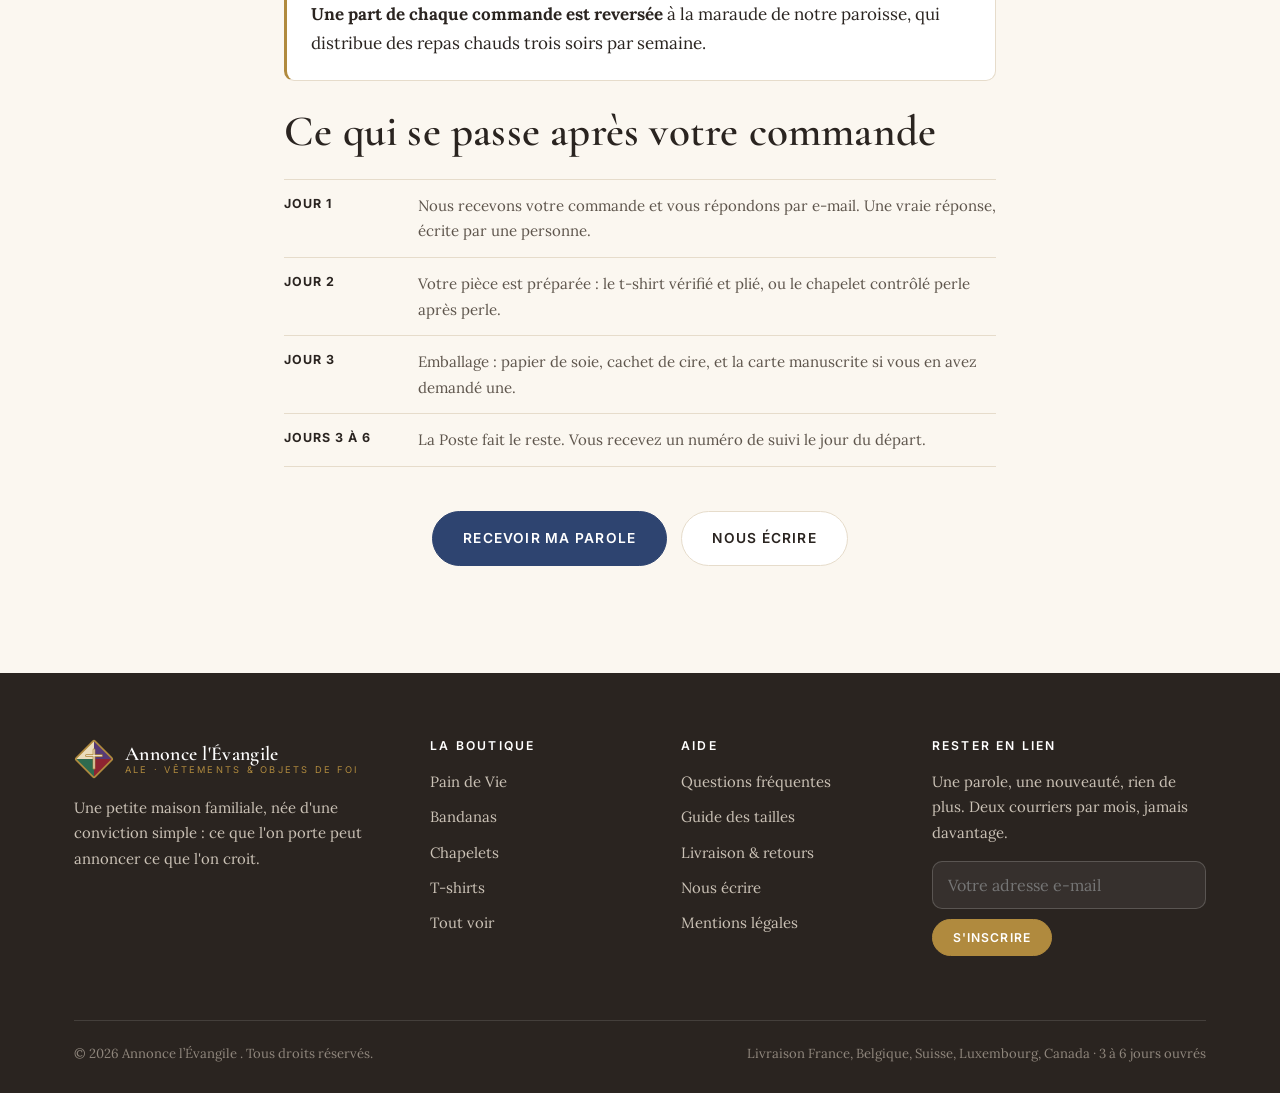
==== commit a7b780e8: "Trois teintes liturgiques de plus pour le t-shirt : violet, vert, bleu" ====
--- a/a-propos.html
+++ b/a-propos.html
@@ -9,7 +9,7 @@
 <link rel="preconnect" href="https://fonts.googleapis.com">
 <link rel="preconnect" href="https://fonts.gstatic.com" crossorigin>
 <link href="https://fonts.googleapis.com/css2?family=Cormorant+Garamond:ital,wght@0,400;0,600;1,400;1,600&family=Inter:wght@400;500;600&family=Lora:ital,wght@0,400;0,600;1,400&display=swap" rel="stylesheet">
-<link rel="stylesheet" href="assets/style.css?v=202608190012">
+<link rel="stylesheet" href="assets/style.css?v=202608190024">
 </head>
 <body>
 
@@ -39,8 +39,8 @@
     <p>Depuis des siècles, l'Église s'habille selon le temps qu'elle traverse : violet pour l'Avent et le Carême,
       blanc et or pour Noël et Pâques, vert pour les jours ordinaires, rouge pour la Pentecôte, bleu pour les fêtes
       de la Vierge, rose deux dimanches par an.</p>
-    <p>Nous y puisons nos teintes : le t-shirt du Pain de Vie existe en blanc et en rouge, et la couleur
-      du temps est rappelée en haut de chaque page.</p>
+    <p>Nous y puisons nos teintes : le t-shirt du Pain de Vie existe en blanc, violet, vert, rouge et
+      bleu, et la couleur du temps est rappelée en haut de chaque page.</p>
 
     <div class="verset-bloc">« Faites tout ce qu'il vous dira. »<span>Jean 2, 5</span></div>
 
@@ -79,10 +79,10 @@
 
 <div id="pied-site"></div>
 
-<script src="assets/config.js?v=202608190012"></script>
-<script src="assets/liturgie.js?v=202608190012"></script>
-<script src="assets/data.js?v=202608190012"></script>
-<script src="assets/mockup.js?v=202608190012"></script>
-<script src="assets/site.js?v=202608190012"></script>
+<script src="assets/config.js?v=202608190024"></script>
+<script src="assets/liturgie.js?v=202608190024"></script>
+<script src="assets/data.js?v=202608190024"></script>
+<script src="assets/mockup.js?v=202608190024"></script>
+<script src="assets/site.js?v=202608190024"></script>
 </body>
 </html>
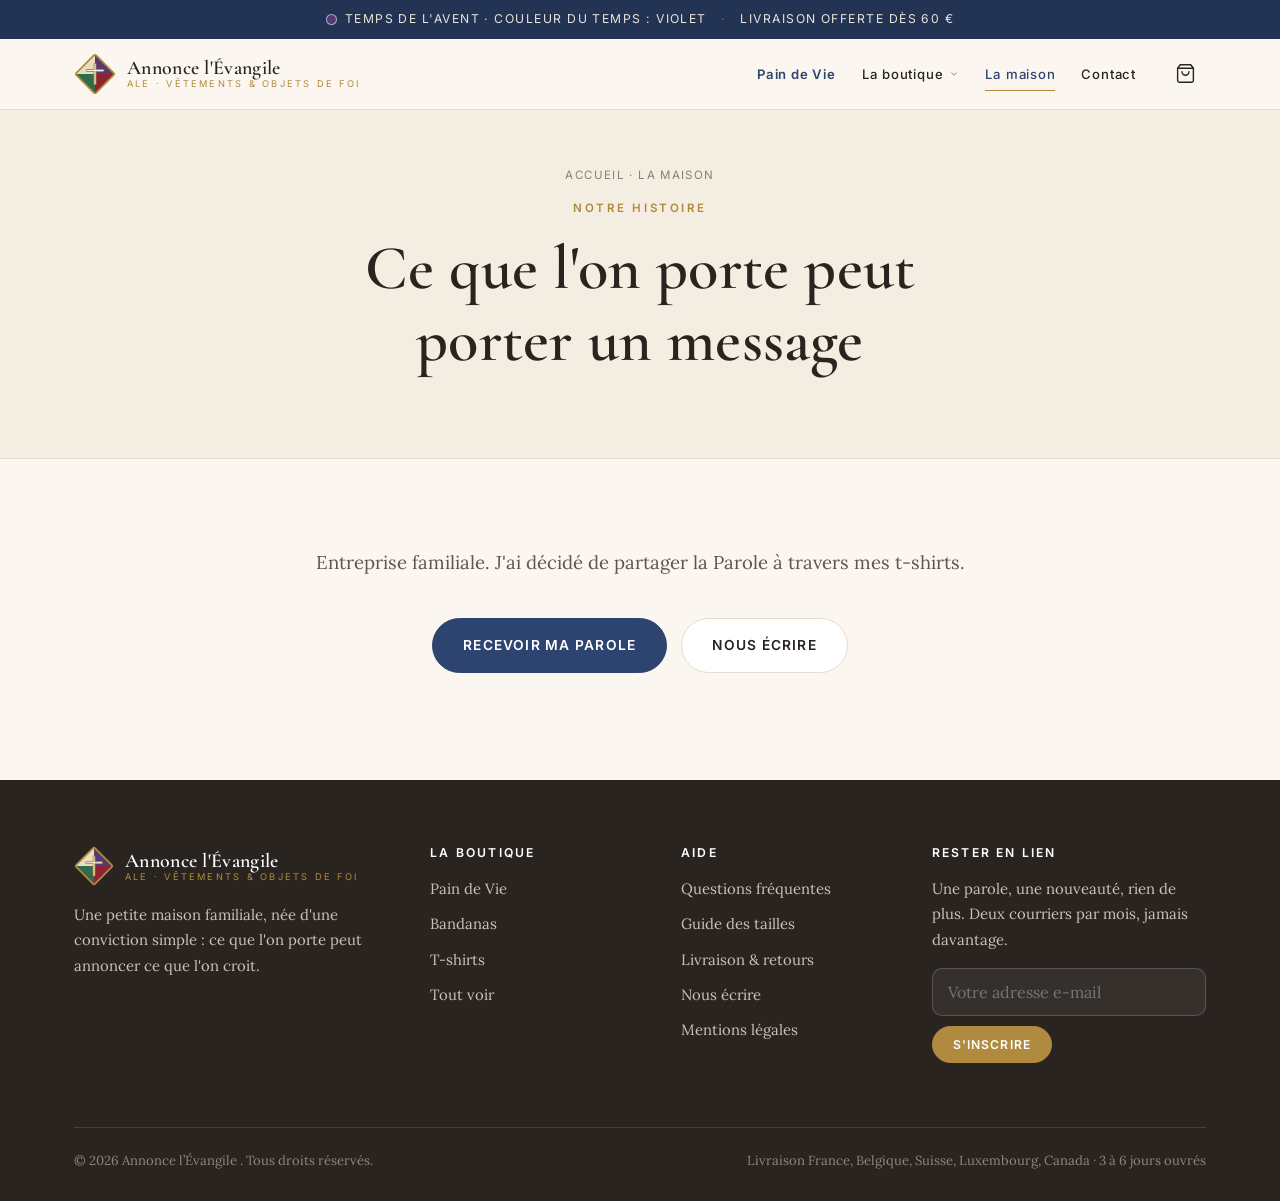
==== commit 3c7393c7: "Chapelets retirés de la vente, page La maison remise à zéro, documentation sortie du dépôt" ====
--- a/a-propos.html
+++ b/a-propos.html
@@ -4,12 +4,12 @@
 <meta charset="utf-8">
 <meta name="viewport" content="width=device-width, initial-scale=1">
 <title>La maison, notre histoire | Annonce l’Évangile</title>
-<meta name="description" content="Une petite maison familiale : bandanas, chapelets et t-shirts chrétiens, choisis et emballés à la main.">
+<meta name="description" content="Annonce l’Évangile, entreprise familiale : des t-shirts qui portent la Parole.">
 <link rel="icon" href="data:image/svg+xml,%3Csvg xmlns='http://www.w3.org/2000/svg' viewBox='0 0 48 48'%3E%3Cg transform='rotate(45 24 24)'%3E%3Cpath d='M8,8 L40,8 L24,24 Z' fill='%23563A76'/%3E%3Cpath d='M40,8 L40,40 L24,24 Z' fill='%238E2431'/%3E%3Cpath d='M8,40 L40,40 L24,24 Z' fill='%232E6B4F'/%3E%3Cpath d='M8,8 L8,40 L24,24 Z' fill='%23EBDDBC'/%3E%3C/g%3E%3Cg stroke='%23B08A3E' stroke-width='4.5' stroke-linecap='round'%3E%3Cline x1='24' y1='12' x2='24' y2='36'/%3E%3Cline x1='14' y1='20' x2='34' y2='20'/%3E%3C/g%3E%3C/svg%3E">
 <link rel="preconnect" href="https://fonts.googleapis.com">
 <link rel="preconnect" href="https://fonts.gstatic.com" crossorigin>
 <link href="https://fonts.googleapis.com/css2?family=Cormorant+Garamond:ital,wght@0,400;0,600;1,400;1,600&family=Inter:wght@400;500;600&family=Lora:ital,wght@0,400;0,600;1,400&display=swap" rel="stylesheet">
-<link rel="stylesheet" href="assets/style.css?v=202608190024">
+<link rel="stylesheet" href="assets/style.css?v=202608210138">
 </head>
 <body>
 
@@ -24,53 +24,11 @@
 </section>
 
 <section class="section">
-  <div class="wrap-etroit">
-    <p class="chapeau">Je m'appelle Marie. Il y a quelques années, j'ai cousu un bandana pour ma fille aînée,
-      la veille de son départ pour l'université.</p>
+  <div class="wrap-etroit centre">
+    <p class="chapeau" style="margin:0 auto">Entreprise familiale. J'ai décidé de partager la Parole
+      à travers mes t-shirts.</p>
 
-    <p>Elle l'a porté tout l'hiver. Ses amies en ont voulu un, puis les mères de la paroisse, puis des personnes
-      que je ne connaissais pas. J'ai continué le soir, à la table de la cuisine.</p>
-
-    <p>Un jour il a fallu choisir un nom. Ce ne serait pas le mien : porté dans la rue ou dans une salle d'attente,
-      un de ces vêtements annonce l'Évangile sans dire un mot. La maison s'appelle donc
-      <em>Annonce l'Évangile</em>, <b>ALE</b> pour les habitués.</p>
-
-    <h3 style="margin-top:36px">Pourquoi les couleurs de la liturgie</h3>
-    <p>Depuis des siècles, l'Église s'habille selon le temps qu'elle traverse : violet pour l'Avent et le Carême,
-      blanc et or pour Noël et Pâques, vert pour les jours ordinaires, rouge pour la Pentecôte, bleu pour les fêtes
-      de la Vierge, rose deux dimanches par an.</p>
-    <p>Nous y puisons nos teintes : le t-shirt du Pain de Vie existe en blanc, violet, vert, rouge et
-      bleu, et la couleur du temps est rappelée en haut de chaque page.</p>
-
-    <div class="verset-bloc">« Faites tout ce qu'il vous dira. »<span>Jean 2, 5</span></div>
-
-    <h2>Trois principes, et nous n'en avons pas d'autres</h2>
-
-    <h3>Ne rien faire à la va-vite</h3>
-    <p>Petites séries, jamais d'urgence. Chaque pièce est vérifiée avant de partir.</p>
-
-    <h3>Choisir des matières que l'on garde</h3>
-    <p>Coton biologique pour les t-shirts, coton doux à bord roulotté pour les bandanas, perles montées une à une
-      pour les chapelets. Ce qui tient dans le temps et se lave sans s'abîmer.</p>
-
-    <h3>Laisser la parole précéder le vêtement</h3>
-    <p>C'est de là qu'est né le <a href="pain-de-vie.html">Pain de Vie</a>. Vous ne choisissez pas votre verset :
-      il vous est donné.</p>
-
-    <div class="encadre">
-      <p><b>Une part de chaque commande est reversée</b> à la maraude de notre paroisse, qui distribue des repas
-        chauds trois soirs par semaine.</p>
-    </div>
-
-    <h2>Ce qui se passe après votre commande</h2>
-    <ol class="detail-liste" style="list-style:none">
-      <li><b>Jour 1</b><span>Nous recevons votre commande et vous répondons par e-mail. Une vraie réponse, écrite par une personne.</span></li>
-      <li><b>Jour 2</b><span>Votre pièce est préparée : le t-shirt vérifié et plié, ou le chapelet contrôlé perle après perle.</span></li>
-      <li><b>Jour 3</b><span>Emballage : papier de soie, cachet de cire, et la carte manuscrite si vous en avez demandé une.</span></li>
-      <li><b>Jours 3 à 6</b><span>La Poste fait le reste. Vous recevez un numéro de suivi le jour du départ.</span></li>
-    </ol>
-
-    <p class="centre" style="margin-top:44px">
+    <p class="centre" style="margin-top:40px">
       <a class="btn" href="pain-de-vie.html">Recevoir ma parole</a>
       <a class="btn btn-clair" href="contact.html" style="margin-left:10px">Nous écrire</a>
     </p>
@@ -79,10 +37,10 @@
 
 <div id="pied-site"></div>
 
-<script src="assets/config.js?v=202608190024"></script>
-<script src="assets/liturgie.js?v=202608190024"></script>
-<script src="assets/data.js?v=202608190024"></script>
-<script src="assets/mockup.js?v=202608190024"></script>
-<script src="assets/site.js?v=202608190024"></script>
+<script src="assets/config.js?v=202608210138"></script>
+<script src="assets/liturgie.js?v=202608210138"></script>
+<script src="assets/data.js?v=202608210138"></script>
+<script src="assets/mockup.js?v=202608210138"></script>
+<script src="assets/site.js?v=202608210138"></script>
 </body>
 </html>
